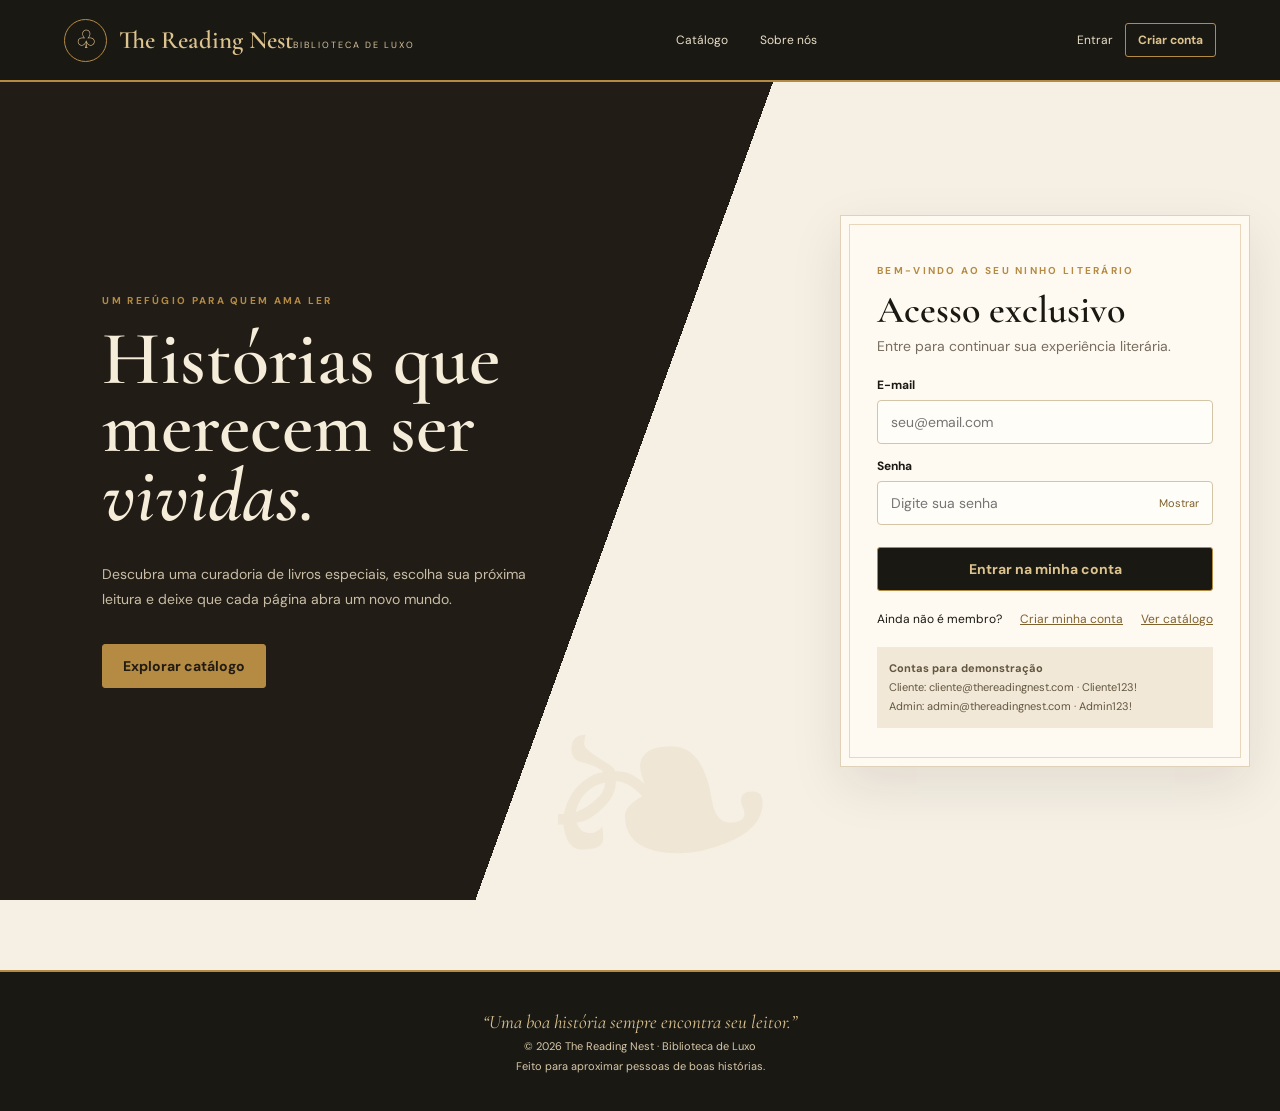
==== index.html @ 0375adce "Front inicial do projeto" ====
<!doctype html>
<html lang="pt-BR">

<head>
  <meta charset="utf-8">
  <meta name="viewport" content="width=device-width,initial-scale=1">
  <meta name="theme-color" content="#171612">
  <meta name="description" content="The Reading Nest — uma biblioteca para histórias que merecem ser vividas.">
  <title>Entrar | The Reading Nest </title>
  <link rel="preconnect" href="https://fonts.googleapis.com">
  <link rel="preconnect" href="https://fonts.gstatic.com" crossorigin>
  <link
    href="https://fonts.googleapis.com/css2?family=Cormorant+Garamond:wght@400;500;600;700&family=DM+Sans:wght@400;500;600;700&display=swap"
    rel="stylesheet">
  <link rel="stylesheet" href="css/style.css">
</head>

<body data-page="login">
  <div id="app"></div>
  <script src="js/data.js"></script>
  <script src="js/app.js"></script>
</body>

</html>
---- css/style.css ----
:root{--ink:#191813;--ink2:#29261f;--paper:#f5efe4;--paper2:#fffaf1;--gold:#b58b43;--gold2:#ddc38e;--line:#dfd2b8;--muted:#766d60;--green:#52735b;--red:#a34d43;--shadow:0 18px 50px #30251518;--serif:'Cormorant Garamond',Georgia,serif;--sans:'DM Sans',Arial,sans-serif}*{box-sizing:border-box}html{scroll-behavior:smooth}body{margin:0;background:var(--paper);color:var(--ink);font-family:var(--sans);font-size:14px}a{color:inherit}button,input,select,textarea{font:inherit}button{cursor:pointer}.hidden{display:none!important}.muted{color:var(--muted)}.eyebrow{font-size:10px;letter-spacing:2.3px;text-transform:uppercase;color:var(--gold);font-weight:700}.serif{font-family:var(--serif)}.topbar{height:82px;background:var(--ink);color:#f7edda;display:flex;align-items:center;justify-content:space-between;padding:0 clamp(18px,5vw,76px);border-bottom:2px solid var(--gold);position:sticky;top:0;z-index:20}.brand{display:flex;align-items:center;gap:12px;text-decoration:none;color:var(--gold2)}.brand-mark{width:43px;height:43px;border:1px solid var(--gold);border-radius:50%;display:grid;place-items:center;font-family:var(--serif);font-size:25px}.brand-name{font-family:var(--serif);font-size:25px;line-height:1;font-weight:600}.brand-sub{font-size:9px;letter-spacing:2px;text-align:center;margin-top:4px;color:#d7c39d}.nav{display:flex;align-items:center;gap:clamp(12px,2.5vw,32px)}.nav a{font-size:12px;text-decoration:none;color:#e9dec8;transition:.2s}.nav a:hover,.nav a.active{color:var(--gold2)}.nav-actions{display:flex;align-items:center;gap:12px}.nav-icon{color:#e9dec8;text-decoration:none;font-size:12px}.menu-toggle{display:none;background:none;border:1px solid #786744;color:#fff;padding:8px 10px;border-radius:4px}.container{width:min(1160px,calc(100% - 40px));margin:auto}.page-head{padding:48px 0 25px}.page-head h1{font:600 clamp(36px,5vw,54px)/.98 var(--serif);margin:8px 0}.page-head p{color:var(--muted);max-width:600px;line-height:1.7}.btn{border:1px solid var(--gold);background:var(--ink);color:var(--gold2);padding:12px 20px;border-radius:3px;font-weight:700;text-decoration:none;display:inline-flex;justify-content:center;align-items:center;gap:8px;transition:.2s}.btn:hover{background:#342b1c;transform:translateY(-1px)}.btn-light{background:transparent;color:var(--ink);border-color:#b9a77f}.btn-light:hover{background:#eee3cf}.btn-small{padding:8px 12px;font-size:12px}.btn-danger{background:#873c34;border-color:#873c34;color:white}.btn-gold{background:var(--gold);color:#211b11;border-color:var(--gold)}.form-control{width:100%;border:1px solid #d4c5a7;background:#fffdf8;border-radius:4px;padding:12px 13px;outline:none;color:var(--ink)}.form-control:focus{border-color:var(--gold);box-shadow:0 0 0 3px #b58b431c}.field{display:grid;gap:7px;margin:14px 0}.field label{font-size:12px;font-weight:700}.form-row{display:grid;grid-template-columns:1fr 1fr;gap:14px}.notice{padding:12px 14px;background:#f0e7d5;border-left:3px solid var(--gold);color:#65563b;border-radius:2px;line-height:1.55;font-size:12px}.site-footer{background:var(--ink);color:#d8c8a9;margin-top:70px;padding:32px 20px;text-align:center;border-top:2px solid var(--gold)}.site-footer p{margin:6px;font-size:11px}.site-footer .tagline{font:italic 19px var(--serif);color:var(--gold2)}
/* login and registration */.auth-shell{min-height:calc(100vh - 82px);display:grid;grid-template-columns:minmax(0,1fr) minmax(360px,470px);background:linear-gradient(110deg,#211d16 0%,#211d16 49%,transparent 49%)}.auth-story{padding:clamp(35px,8vw,110px);display:flex;flex-direction:column;justify-content:center;color:#f5ecd9;position:relative;overflow:hidden}.auth-story:after{content:'❧';position:absolute;font:300px var(--serif);color:#b58b4318;right:3%;bottom:-90px}.auth-story h1{font:600 clamp(45px,6vw,76px)/.9 var(--serif);max-width:600px;margin:18px 0}.auth-story p{color:#c9bda5;max-width:440px;line-height:1.8}.auth-card-wrap{display:grid;place-items:center;padding:40px 25px}.auth-card{width:min(100%,410px);background:var(--paper2);padding:38px 36px;border:1px solid var(--line);box-shadow:var(--shadow);position:relative}.auth-card:before{content:'';position:absolute;inset:8px;border:1px solid #b58b4350;pointer-events:none}.auth-card>*{position:relative}.auth-card h2{font:600 38px var(--serif);margin:4px 0}.auth-card .intro{color:var(--muted);margin:0 0 22px}.auth-card .btn{width:100%;margin-top:8px}.auth-links{display:flex;justify-content:space-between;gap:12px;flex-wrap:wrap;margin-top:20px;font-size:12px}.auth-links a{color:#80602c}.demo-box{margin-top:20px;padding:12px;background:#f1e8d7;font-size:11px;line-height:1.7;color:#62553f}.password-box{position:relative}.password-box input{padding-right:56px}.password-toggle{position:absolute;right:8px;top:50%;transform:translateY(-50%);border:0;background:none;color:#80602c;font-size:11px}
/* hero */.hero{background:var(--ink);color:#f7efdf;min-height:450px;display:grid;grid-template-columns:1.15fr .85fr;align-items:center;padding:55px max(calc((100% - 1160px)/2),30px);position:relative;overflow:hidden}.hero:after{content:'THE READING NEST';position:absolute;right:-30px;bottom:-25px;font:700 clamp(55px,10vw,140px) var(--serif);letter-spacing:5px;color:#ffffff08;white-space:nowrap}.hero-copy{position:relative;z-index:1}.hero h1{font:600 clamp(48px,6.4vw,82px)/.88 var(--serif);max-width:660px;margin:18px 0}.hero p{color:#d0c3aa;line-height:1.8;max-width:470px}.hero-art{height:340px;display:flex;justify-content:center;align-items:center;position:relative;z-index:1}.hero-books{display:flex;align-items:end;gap:9px;transform:rotate(-4deg)}.book-cover{width:112px;height:230px;border:1px solid #d5bd84;box-shadow:12px 15px 25px #0008;display:flex;flex-direction:column;justify-content:space-between;padding:13px 10px;color:#f3e6c7;text-align:center;background:linear-gradient(145deg,#5b4932,#171713 75%);position:relative}.book-cover:nth-child(2){height:270px;width:132px;background:linear-gradient(145deg,#9c8555,#27251d 75%)}.book-cover:nth-child(3){height:245px;background:linear-gradient(145deg,#31453d,#111a16 75%)}.book-cover:before{content:'';position:absolute;inset:5px;border:1px solid #d4b97875}.book-cover small{font-size:7px;letter-spacing:2px}.book-cover strong{font:600 22px/1.05 var(--serif)}.book-cover span{font:10px var(--serif)}.section{padding:48px 0}.section-title{display:flex;align-items:end;justify-content:space-between;gap:20px;margin-bottom:22px}.section-title h2{font:600 38px var(--serif);margin:5px 0}.section-title p{margin:0;color:var(--muted)}.book-grid{display:grid;grid-template-columns:repeat(4,1fr);gap:18px}.book-card{background:#fffaf2;border:1px solid var(--line);padding:13px;transition:.22s;box-shadow:0 6px 18px #392b1410}.book-card:hover{transform:translateY(-4px);box-shadow:var(--shadow)}.cover-art{height:220px;display:grid;place-items:center;position:relative;overflow:hidden;background:linear-gradient(140deg,#5a4932,#191813);color:#f1e4c5;padding:20px;text-align:center}.cover-art:before{content:'';position:absolute;inset:8px;border:1px solid #d5bd846b}.cover-art:after{content:'✦';position:absolute;top:22px;font-size:20px;color:#d9c18c}.cover-art .cover-title{font:600 27px/1.02 var(--serif);max-width:150px;z-index:1}.cover-art .cover-author{position:absolute;bottom:25px;font:11px var(--serif);letter-spacing:1px}.cover-art.tone-1{background:linear-gradient(140deg,#263a34,#101b17)}.cover-art.tone-2{background:linear-gradient(140deg,#6e2f2b,#211312)}.cover-art.tone-3{background:linear-gradient(140deg,#374765,#151b2b)}.cover-art.tone-4{background:linear-gradient(140deg,#8a744c,#302516)}.book-info{padding:13px 2px 2px}.book-info h3{font:600 22px/1.05 var(--serif);margin:0 0 5px}.book-info p{font-size:11px;color:var(--muted);margin:0 0 11px}.book-meta{display:flex;justify-content:space-between;align-items:center;font-size:11px;border-top:1px solid #eee4d2;padding-top:10px}.book-meta strong{color:#80602c}.book-actions{display:flex;gap:7px;margin-top:11px}.book-actions .btn{flex:1}.pill{font-size:10px;padding:5px 8px;border-radius:30px;background:#eee5d5;color:#685638;display:inline-block}.categories{display:flex;gap:9px;flex-wrap:wrap}.category-chip{border:1px solid #cdbd9c;padding:9px 15px;background:#fff9ef;border-radius:30px;text-decoration:none;font-size:11px}.category-chip:hover,.category-chip.active{background:var(--ink);color:var(--gold2);border-color:var(--ink)}.catalog-layout{display:grid;grid-template-columns:220px 1fr;gap:28px}.filter-panel{background:#fffaf2;border:1px solid var(--line);padding:18px;height:max-content}.filter-panel h3{font:600 23px var(--serif);margin:0 0 15px}.filter-panel label{display:block;font-size:11px;font-weight:700;margin:14px 0 6px}.filter-panel select,.filter-panel input{width:100%}.catalog-toolbar{display:flex;gap:10px;justify-content:space-between;margin-bottom:16px}.catalog-toolbar input{max-width:330px}.empty-state{text-align:center;padding:50px 20px;color:var(--muted);background:#fffaf2;border:1px dashed var(--line)}
/* book detail, account, tables */.detail-layout{display:grid;grid-template-columns:330px 1fr;gap:48px;align-items:start;padding:35px 0 60px}.detail-cover .cover-art{height:440px}.detail-copy h1{font:600 52px/.95 var(--serif);margin:10px 0}.detail-copy .lead{color:var(--muted);line-height:1.8;max-width:650px}.detail-facts{display:grid;grid-template-columns:repeat(3,1fr);gap:12px;margin:25px 0}.fact{padding:14px;background:#fff9ef;border:1px solid var(--line)}.fact small{display:block;color:var(--muted);font-size:10px;margin-bottom:5px}.fact strong{font:600 20px var(--serif)}.dashboard-grid{display:grid;grid-template-columns:repeat(3,1fr);gap:16px;margin:25px 0}.stat-card{background:#fffaf2;border:1px solid var(--line);padding:19px}.stat-card small{color:var(--muted);font-size:11px}.stat-card strong{display:block;font:600 35px var(--serif);margin-top:7px}.panel{background:#fffaf2;border:1px solid var(--line);padding:22px;margin:18px 0}.panel h2,.panel h3{font:600 27px var(--serif);margin:0 0 15px}.table-wrap{overflow-x:auto}table{width:100%;border-collapse:collapse;min-width:620px}th,td{text-align:left;padding:12px 10px;border-bottom:1px solid #e9dfce;font-size:12px}th{font-size:10px;text-transform:uppercase;letter-spacing:1px;color:#786b54;background:#f6efe2}.status{font-size:10px;padding:5px 8px;border-radius:20px;background:#e6eee5;color:#45634a}.status.pending{background:#f5ebd7;color:#886b32}.status.cancelled{background:#f4e3df;color:#934c43}.profile-layout{display:grid;grid-template-columns:240px 1fr;gap:24px}.profile-menu{background:var(--ink);padding:20px;color:#f1e5ce;height:max-content}.profile-menu a{display:block;text-decoration:none;padding:12px 6px;border-bottom:1px solid #ffffff20;color:#e5d7bc;font-size:12px}.profile-menu a.active{color:var(--gold2)}.profile-summary{display:flex;gap:15px;align-items:center}.avatar{width:55px;height:55px;border-radius:50%;background:#e6d6b7;color:#47371e;display:grid;place-items:center;font:600 25px var(--serif)}.admin-shell{display:grid;grid-template-columns:225px 1fr;min-height:calc(100vh - 82px)}.admin-sidebar{background:var(--ink);padding:28px 18px;color:#e8ddc7}.admin-sidebar .eyebrow{padding:0 10px}.admin-sidebar a{display:block;text-decoration:none;color:#d6c8ac;padding:12px 10px;border-radius:3px;font-size:12px;margin:3px 0}.admin-sidebar a:hover,.admin-sidebar a.active{background:#ffffff12;color:var(--gold2)}.admin-main{padding:28px clamp(18px,4vw,48px);min-width:0}.admin-top{display:flex;justify-content:space-between;align-items:center;gap:15px}.admin-top h1{font:600 38px var(--serif);margin:0}.admin-stats{display:grid;grid-template-columns:repeat(4,1fr);gap:13px}.admin-stats .stat-card{background:var(--ink);color:#f5ead5;border-color:#51442d}.admin-stats .stat-card small{color:#cdbb96}.admin-stats .stat-card strong{color:var(--gold2)}.admin-actions{display:flex;gap:8px;flex-wrap:wrap}.modal-backdrop{position:fixed;inset:0;background:#17140fcc;display:grid;place-items:center;padding:20px;z-index:50}.modal{width:min(100%,520px);background:var(--paper2);padding:28px;border:1px solid var(--gold);max-height:90vh;overflow:auto}.modal-head{display:flex;justify-content:space-between;align-items:center}.modal-head h2{font:600 30px var(--serif);margin:0}.close-modal{border:0;background:none;font-size:24px}.toast{position:fixed;right:20px;bottom:20px;background:var(--ink);color:#f5ead5;padding:13px 18px;border-left:3px solid var(--gold);z-index:80;box-shadow:var(--shadow);max-width:min(360px,calc(100% - 40px))}.values-grid{display:grid;grid-template-columns:repeat(3,1fr);gap:16px}.value-card{background:#fffaf2;border:1px solid var(--line);padding:24px}.value-card .symbol{font:30px var(--serif);color:var(--gold)}.value-card h3{font:600 25px var(--serif);margin:8px 0}.value-card p{color:var(--muted);line-height:1.7;font-size:12px}
@media(max-width:900px){.nav{gap:12px}.nav a{font-size:11px}.book-grid{grid-template-columns:repeat(3,1fr)}.admin-stats{grid-template-columns:repeat(2,1fr)}.hero{padding-left:30px;padding-right:30px}.hero-art{transform:scale(.85)}}@media(max-width:700px){.topbar{height:72px}.menu-toggle{display:block}.nav{display:none;position:absolute;top:72px;left:0;right:0;background:var(--ink);padding:16px 22px 22px;flex-direction:column;align-items:flex-start;border-bottom:1px solid var(--gold)}.nav.open{display:flex}.nav-actions{margin-left:auto;margin-right:12px}.auth-shell{grid-template-columns:1fr;background:var(--ink)}.auth-story{padding:40px 28px 25px;min-height:280px}.auth-story h1{font-size:49px}.auth-card-wrap{padding:25px 18px 45px}.auth-card{padding:30px 25px}.hero{grid-template-columns:1fr;padding:48px 25px 25px}.hero-art{height:250px;transform:scale(.78);transform-origin:center top}.hero h1{font-size:57px}.container{width:min(100% - 30px,1160px)}.book-grid{grid-template-columns:repeat(2,1fr);gap:11px}.cover-art{height:190px}.catalog-layout{grid-template-columns:1fr}.filter-panel{order:1}.catalog-toolbar{flex-wrap:wrap}.catalog-toolbar input{max-width:none}.detail-layout{grid-template-columns:1fr;gap:25px}.detail-cover{max-width:270px;margin:auto;width:100%}.detail-cover .cover-art{height:350px}.detail-copy h1{font-size:43px}.dashboard-grid{grid-template-columns:1fr 1fr}.profile-layout{grid-template-columns:1fr}.profile-menu{display:flex;gap:8px;overflow:auto;padding:10px}.profile-menu a{white-space:nowrap;border:0}.admin-shell{grid-template-columns:1fr}.admin-sidebar{display:flex;overflow:auto;gap:5px;padding:8px}.admin-sidebar .eyebrow{display:none}.admin-sidebar a{white-space:nowrap;padding:10px}.admin-main{padding:22px 15px}.admin-stats{grid-template-columns:1fr 1fr}.admin-top{align-items:flex-start;flex-direction:column}.values-grid{grid-template-columns:1fr}.form-row{grid-template-columns:1fr}.page-head{padding-top:32px}.section-title{align-items:flex-start;flex-direction:column}.site-footer{margin-top:45px}}@media(max-width:390px){.book-grid{grid-template-columns:1fr 1fr}.cover-art{height:160px}.cover-art .cover-title{font-size:22px}.admin-stats{grid-template-columns:1fr 1fr}.stat-card strong{font-size:28px}}
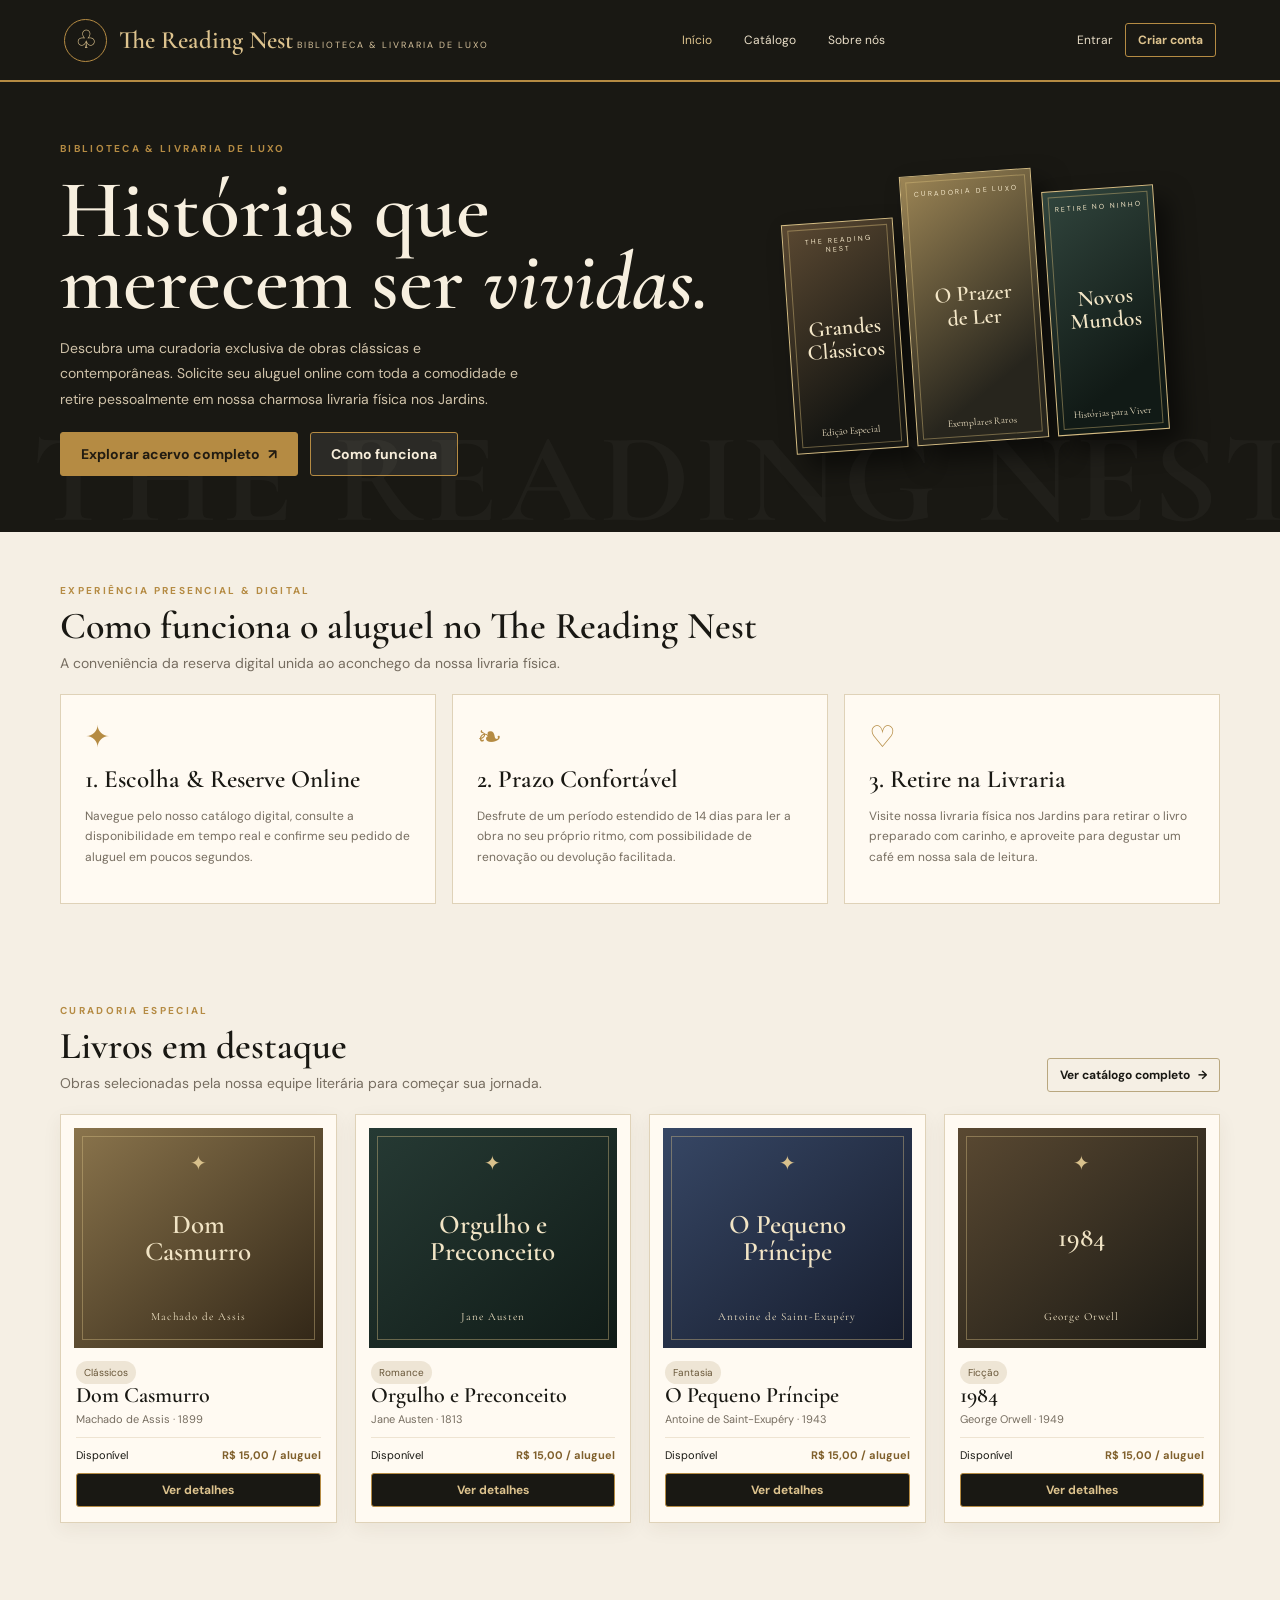
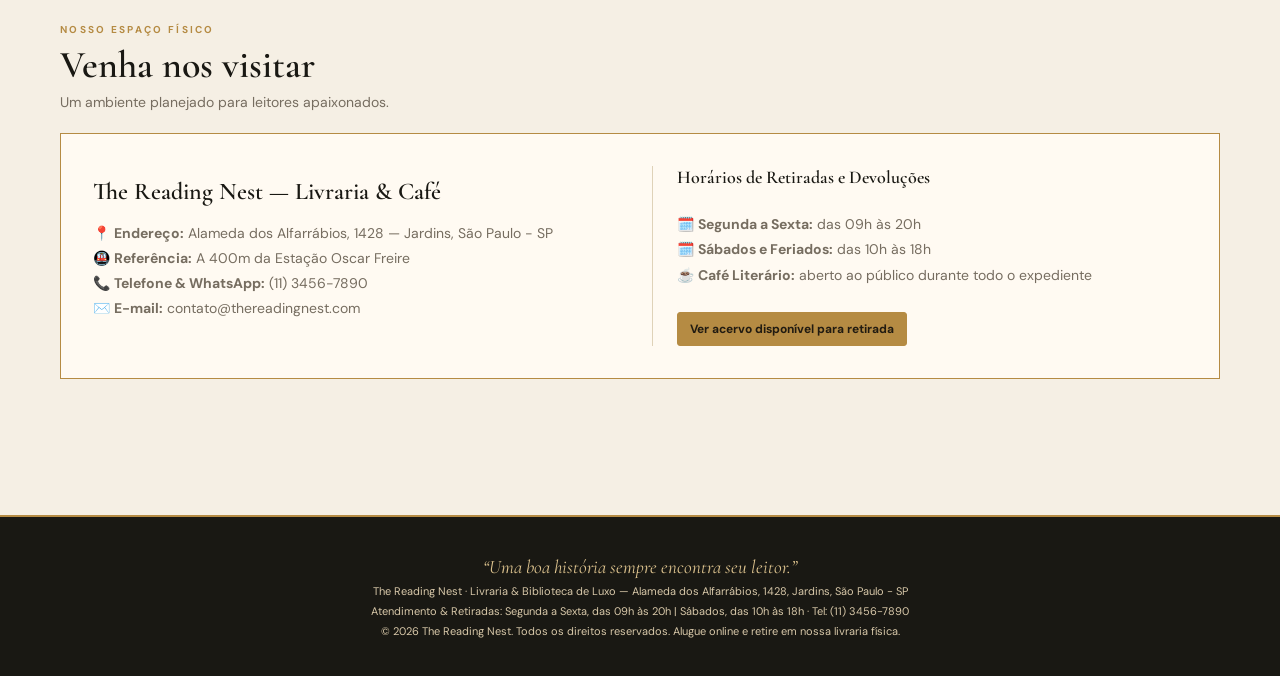
==== commit fae6b45f: "Atualizando front" ====
--- a/index.html
+++ b/index.html
@@ -5,8 +5,8 @@
   <meta charset="utf-8">
   <meta name="viewport" content="width=device-width,initial-scale=1">
   <meta name="theme-color" content="#171612">
-  <meta name="description" content="The Reading Nest — uma biblioteca para histórias que merecem ser vividas.">
-  <title>Entrar | The Reading Nest </title>
+  <meta name="description" content="The Reading Nest — Biblioteca & Livraria de Luxo. Alugue online e retire em nossa livraria física.">
+  <title>The Reading Nest | Biblioteca & Livraria de Luxo</title>
   <link rel="preconnect" href="https://fonts.googleapis.com">
   <link rel="preconnect" href="https://fonts.gstatic.com" crossorigin>
   <link
@@ -15,10 +15,10 @@
   <link rel="stylesheet" href="css/style.css">
 </head>
 
-<body data-page="login">
+<body data-page="home">
   <div id="app"></div>
   <script src="js/data.js"></script>
   <script src="js/app.js"></script>
 </body>
 
-</html>+</html>
--- a/css/style.css
+++ b/css/style.css
@@ -1,5 +1,1296 @@
-:root{--ink:#191813;--ink2:#29261f;--paper:#f5efe4;--paper2:#fffaf1;--gold:#b58b43;--gold2:#ddc38e;--line:#dfd2b8;--muted:#766d60;--green:#52735b;--red:#a34d43;--shadow:0 18px 50px #30251518;--serif:'Cormorant Garamond',Georgia,serif;--sans:'DM Sans',Arial,sans-serif}*{box-sizing:border-box}html{scroll-behavior:smooth}body{margin:0;background:var(--paper);color:var(--ink);font-family:var(--sans);font-size:14px}a{color:inherit}button,input,select,textarea{font:inherit}button{cursor:pointer}.hidden{display:none!important}.muted{color:var(--muted)}.eyebrow{font-size:10px;letter-spacing:2.3px;text-transform:uppercase;color:var(--gold);font-weight:700}.serif{font-family:var(--serif)}.topbar{height:82px;background:var(--ink);color:#f7edda;display:flex;align-items:center;justify-content:space-between;padding:0 clamp(18px,5vw,76px);border-bottom:2px solid var(--gold);position:sticky;top:0;z-index:20}.brand{display:flex;align-items:center;gap:12px;text-decoration:none;color:var(--gold2)}.brand-mark{width:43px;height:43px;border:1px solid var(--gold);border-radius:50%;display:grid;place-items:center;font-family:var(--serif);font-size:25px}.brand-name{font-family:var(--serif);font-size:25px;line-height:1;font-weight:600}.brand-sub{font-size:9px;letter-spacing:2px;text-align:center;margin-top:4px;color:#d7c39d}.nav{display:flex;align-items:center;gap:clamp(12px,2.5vw,32px)}.nav a{font-size:12px;text-decoration:none;color:#e9dec8;transition:.2s}.nav a:hover,.nav a.active{color:var(--gold2)}.nav-actions{display:flex;align-items:center;gap:12px}.nav-icon{color:#e9dec8;text-decoration:none;font-size:12px}.menu-toggle{display:none;background:none;border:1px solid #786744;color:#fff;padding:8px 10px;border-radius:4px}.container{width:min(1160px,calc(100% - 40px));margin:auto}.page-head{padding:48px 0 25px}.page-head h1{font:600 clamp(36px,5vw,54px)/.98 var(--serif);margin:8px 0}.page-head p{color:var(--muted);max-width:600px;line-height:1.7}.btn{border:1px solid var(--gold);background:var(--ink);color:var(--gold2);padding:12px 20px;border-radius:3px;font-weight:700;text-decoration:none;display:inline-flex;justify-content:center;align-items:center;gap:8px;transition:.2s}.btn:hover{background:#342b1c;transform:translateY(-1px)}.btn-light{background:transparent;color:var(--ink);border-color:#b9a77f}.btn-light:hover{background:#eee3cf}.btn-small{padding:8px 12px;font-size:12px}.btn-danger{background:#873c34;border-color:#873c34;color:white}.btn-gold{background:var(--gold);color:#211b11;border-color:var(--gold)}.form-control{width:100%;border:1px solid #d4c5a7;background:#fffdf8;border-radius:4px;padding:12px 13px;outline:none;color:var(--ink)}.form-control:focus{border-color:var(--gold);box-shadow:0 0 0 3px #b58b431c}.field{display:grid;gap:7px;margin:14px 0}.field label{font-size:12px;font-weight:700}.form-row{display:grid;grid-template-columns:1fr 1fr;gap:14px}.notice{padding:12px 14px;background:#f0e7d5;border-left:3px solid var(--gold);color:#65563b;border-radius:2px;line-height:1.55;font-size:12px}.site-footer{background:var(--ink);color:#d8c8a9;margin-top:70px;padding:32px 20px;text-align:center;border-top:2px solid var(--gold)}.site-footer p{margin:6px;font-size:11px}.site-footer .tagline{font:italic 19px var(--serif);color:var(--gold2)}
-/* login and registration */.auth-shell{min-height:calc(100vh - 82px);display:grid;grid-template-columns:minmax(0,1fr) minmax(360px,470px);background:linear-gradient(110deg,#211d16 0%,#211d16 49%,transparent 49%)}.auth-story{padding:clamp(35px,8vw,110px);display:flex;flex-direction:column;justify-content:center;color:#f5ecd9;position:relative;overflow:hidden}.auth-story:after{content:'❧';position:absolute;font:300px var(--serif);color:#b58b4318;right:3%;bottom:-90px}.auth-story h1{font:600 clamp(45px,6vw,76px)/.9 var(--serif);max-width:600px;margin:18px 0}.auth-story p{color:#c9bda5;max-width:440px;line-height:1.8}.auth-card-wrap{display:grid;place-items:center;padding:40px 25px}.auth-card{width:min(100%,410px);background:var(--paper2);padding:38px 36px;border:1px solid var(--line);box-shadow:var(--shadow);position:relative}.auth-card:before{content:'';position:absolute;inset:8px;border:1px solid #b58b4350;pointer-events:none}.auth-card>*{position:relative}.auth-card h2{font:600 38px var(--serif);margin:4px 0}.auth-card .intro{color:var(--muted);margin:0 0 22px}.auth-card .btn{width:100%;margin-top:8px}.auth-links{display:flex;justify-content:space-between;gap:12px;flex-wrap:wrap;margin-top:20px;font-size:12px}.auth-links a{color:#80602c}.demo-box{margin-top:20px;padding:12px;background:#f1e8d7;font-size:11px;line-height:1.7;color:#62553f}.password-box{position:relative}.password-box input{padding-right:56px}.password-toggle{position:absolute;right:8px;top:50%;transform:translateY(-50%);border:0;background:none;color:#80602c;font-size:11px}
-/* hero */.hero{background:var(--ink);color:#f7efdf;min-height:450px;display:grid;grid-template-columns:1.15fr .85fr;align-items:center;padding:55px max(calc((100% - 1160px)/2),30px);position:relative;overflow:hidden}.hero:after{content:'THE READING NEST';position:absolute;right:-30px;bottom:-25px;font:700 clamp(55px,10vw,140px) var(--serif);letter-spacing:5px;color:#ffffff08;white-space:nowrap}.hero-copy{position:relative;z-index:1}.hero h1{font:600 clamp(48px,6.4vw,82px)/.88 var(--serif);max-width:660px;margin:18px 0}.hero p{color:#d0c3aa;line-height:1.8;max-width:470px}.hero-art{height:340px;display:flex;justify-content:center;align-items:center;position:relative;z-index:1}.hero-books{display:flex;align-items:end;gap:9px;transform:rotate(-4deg)}.book-cover{width:112px;height:230px;border:1px solid #d5bd84;box-shadow:12px 15px 25px #0008;display:flex;flex-direction:column;justify-content:space-between;padding:13px 10px;color:#f3e6c7;text-align:center;background:linear-gradient(145deg,#5b4932,#171713 75%);position:relative}.book-cover:nth-child(2){height:270px;width:132px;background:linear-gradient(145deg,#9c8555,#27251d 75%)}.book-cover:nth-child(3){height:245px;background:linear-gradient(145deg,#31453d,#111a16 75%)}.book-cover:before{content:'';position:absolute;inset:5px;border:1px solid #d4b97875}.book-cover small{font-size:7px;letter-spacing:2px}.book-cover strong{font:600 22px/1.05 var(--serif)}.book-cover span{font:10px var(--serif)}.section{padding:48px 0}.section-title{display:flex;align-items:end;justify-content:space-between;gap:20px;margin-bottom:22px}.section-title h2{font:600 38px var(--serif);margin:5px 0}.section-title p{margin:0;color:var(--muted)}.book-grid{display:grid;grid-template-columns:repeat(4,1fr);gap:18px}.book-card{background:#fffaf2;border:1px solid var(--line);padding:13px;transition:.22s;box-shadow:0 6px 18px #392b1410}.book-card:hover{transform:translateY(-4px);box-shadow:var(--shadow)}.cover-art{height:220px;display:grid;place-items:center;position:relative;overflow:hidden;background:linear-gradient(140deg,#5a4932,#191813);color:#f1e4c5;padding:20px;text-align:center}.cover-art:before{content:'';position:absolute;inset:8px;border:1px solid #d5bd846b}.cover-art:after{content:'✦';position:absolute;top:22px;font-size:20px;color:#d9c18c}.cover-art .cover-title{font:600 27px/1.02 var(--serif);max-width:150px;z-index:1}.cover-art .cover-author{position:absolute;bottom:25px;font:11px var(--serif);letter-spacing:1px}.cover-art.tone-1{background:linear-gradient(140deg,#263a34,#101b17)}.cover-art.tone-2{background:linear-gradient(140deg,#6e2f2b,#211312)}.cover-art.tone-3{background:linear-gradient(140deg,#374765,#151b2b)}.cover-art.tone-4{background:linear-gradient(140deg,#8a744c,#302516)}.book-info{padding:13px 2px 2px}.book-info h3{font:600 22px/1.05 var(--serif);margin:0 0 5px}.book-info p{font-size:11px;color:var(--muted);margin:0 0 11px}.book-meta{display:flex;justify-content:space-between;align-items:center;font-size:11px;border-top:1px solid #eee4d2;padding-top:10px}.book-meta strong{color:#80602c}.book-actions{display:flex;gap:7px;margin-top:11px}.book-actions .btn{flex:1}.pill{font-size:10px;padding:5px 8px;border-radius:30px;background:#eee5d5;color:#685638;display:inline-block}.categories{display:flex;gap:9px;flex-wrap:wrap}.category-chip{border:1px solid #cdbd9c;padding:9px 15px;background:#fff9ef;border-radius:30px;text-decoration:none;font-size:11px}.category-chip:hover,.category-chip.active{background:var(--ink);color:var(--gold2);border-color:var(--ink)}.catalog-layout{display:grid;grid-template-columns:220px 1fr;gap:28px}.filter-panel{background:#fffaf2;border:1px solid var(--line);padding:18px;height:max-content}.filter-panel h3{font:600 23px var(--serif);margin:0 0 15px}.filter-panel label{display:block;font-size:11px;font-weight:700;margin:14px 0 6px}.filter-panel select,.filter-panel input{width:100%}.catalog-toolbar{display:flex;gap:10px;justify-content:space-between;margin-bottom:16px}.catalog-toolbar input{max-width:330px}.empty-state{text-align:center;padding:50px 20px;color:var(--muted);background:#fffaf2;border:1px dashed var(--line)}
-/* book detail, account, tables */.detail-layout{display:grid;grid-template-columns:330px 1fr;gap:48px;align-items:start;padding:35px 0 60px}.detail-cover .cover-art{height:440px}.detail-copy h1{font:600 52px/.95 var(--serif);margin:10px 0}.detail-copy .lead{color:var(--muted);line-height:1.8;max-width:650px}.detail-facts{display:grid;grid-template-columns:repeat(3,1fr);gap:12px;margin:25px 0}.fact{padding:14px;background:#fff9ef;border:1px solid var(--line)}.fact small{display:block;color:var(--muted);font-size:10px;margin-bottom:5px}.fact strong{font:600 20px var(--serif)}.dashboard-grid{display:grid;grid-template-columns:repeat(3,1fr);gap:16px;margin:25px 0}.stat-card{background:#fffaf2;border:1px solid var(--line);padding:19px}.stat-card small{color:var(--muted);font-size:11px}.stat-card strong{display:block;font:600 35px var(--serif);margin-top:7px}.panel{background:#fffaf2;border:1px solid var(--line);padding:22px;margin:18px 0}.panel h2,.panel h3{font:600 27px var(--serif);margin:0 0 15px}.table-wrap{overflow-x:auto}table{width:100%;border-collapse:collapse;min-width:620px}th,td{text-align:left;padding:12px 10px;border-bottom:1px solid #e9dfce;font-size:12px}th{font-size:10px;text-transform:uppercase;letter-spacing:1px;color:#786b54;background:#f6efe2}.status{font-size:10px;padding:5px 8px;border-radius:20px;background:#e6eee5;color:#45634a}.status.pending{background:#f5ebd7;color:#886b32}.status.cancelled{background:#f4e3df;color:#934c43}.profile-layout{display:grid;grid-template-columns:240px 1fr;gap:24px}.profile-menu{background:var(--ink);padding:20px;color:#f1e5ce;height:max-content}.profile-menu a{display:block;text-decoration:none;padding:12px 6px;border-bottom:1px solid #ffffff20;color:#e5d7bc;font-size:12px}.profile-menu a.active{color:var(--gold2)}.profile-summary{display:flex;gap:15px;align-items:center}.avatar{width:55px;height:55px;border-radius:50%;background:#e6d6b7;color:#47371e;display:grid;place-items:center;font:600 25px var(--serif)}.admin-shell{display:grid;grid-template-columns:225px 1fr;min-height:calc(100vh - 82px)}.admin-sidebar{background:var(--ink);padding:28px 18px;color:#e8ddc7}.admin-sidebar .eyebrow{padding:0 10px}.admin-sidebar a{display:block;text-decoration:none;color:#d6c8ac;padding:12px 10px;border-radius:3px;font-size:12px;margin:3px 0}.admin-sidebar a:hover,.admin-sidebar a.active{background:#ffffff12;color:var(--gold2)}.admin-main{padding:28px clamp(18px,4vw,48px);min-width:0}.admin-top{display:flex;justify-content:space-between;align-items:center;gap:15px}.admin-top h1{font:600 38px var(--serif);margin:0}.admin-stats{display:grid;grid-template-columns:repeat(4,1fr);gap:13px}.admin-stats .stat-card{background:var(--ink);color:#f5ead5;border-color:#51442d}.admin-stats .stat-card small{color:#cdbb96}.admin-stats .stat-card strong{color:var(--gold2)}.admin-actions{display:flex;gap:8px;flex-wrap:wrap}.modal-backdrop{position:fixed;inset:0;background:#17140fcc;display:grid;place-items:center;padding:20px;z-index:50}.modal{width:min(100%,520px);background:var(--paper2);padding:28px;border:1px solid var(--gold);max-height:90vh;overflow:auto}.modal-head{display:flex;justify-content:space-between;align-items:center}.modal-head h2{font:600 30px var(--serif);margin:0}.close-modal{border:0;background:none;font-size:24px}.toast{position:fixed;right:20px;bottom:20px;background:var(--ink);color:#f5ead5;padding:13px 18px;border-left:3px solid var(--gold);z-index:80;box-shadow:var(--shadow);max-width:min(360px,calc(100% - 40px))}.values-grid{display:grid;grid-template-columns:repeat(3,1fr);gap:16px}.value-card{background:#fffaf2;border:1px solid var(--line);padding:24px}.value-card .symbol{font:30px var(--serif);color:var(--gold)}.value-card h3{font:600 25px var(--serif);margin:8px 0}.value-card p{color:var(--muted);line-height:1.7;font-size:12px}
-@media(max-width:900px){.nav{gap:12px}.nav a{font-size:11px}.book-grid{grid-template-columns:repeat(3,1fr)}.admin-stats{grid-template-columns:repeat(2,1fr)}.hero{padding-left:30px;padding-right:30px}.hero-art{transform:scale(.85)}}@media(max-width:700px){.topbar{height:72px}.menu-toggle{display:block}.nav{display:none;position:absolute;top:72px;left:0;right:0;background:var(--ink);padding:16px 22px 22px;flex-direction:column;align-items:flex-start;border-bottom:1px solid var(--gold)}.nav.open{display:flex}.nav-actions{margin-left:auto;margin-right:12px}.auth-shell{grid-template-columns:1fr;background:var(--ink)}.auth-story{padding:40px 28px 25px;min-height:280px}.auth-story h1{font-size:49px}.auth-card-wrap{padding:25px 18px 45px}.auth-card{padding:30px 25px}.hero{grid-template-columns:1fr;padding:48px 25px 25px}.hero-art{height:250px;transform:scale(.78);transform-origin:center top}.hero h1{font-size:57px}.container{width:min(100% - 30px,1160px)}.book-grid{grid-template-columns:repeat(2,1fr);gap:11px}.cover-art{height:190px}.catalog-layout{grid-template-columns:1fr}.filter-panel{order:1}.catalog-toolbar{flex-wrap:wrap}.catalog-toolbar input{max-width:none}.detail-layout{grid-template-columns:1fr;gap:25px}.detail-cover{max-width:270px;margin:auto;width:100%}.detail-cover .cover-art{height:350px}.detail-copy h1{font-size:43px}.dashboard-grid{grid-template-columns:1fr 1fr}.profile-layout{grid-template-columns:1fr}.profile-menu{display:flex;gap:8px;overflow:auto;padding:10px}.profile-menu a{white-space:nowrap;border:0}.admin-shell{grid-template-columns:1fr}.admin-sidebar{display:flex;overflow:auto;gap:5px;padding:8px}.admin-sidebar .eyebrow{display:none}.admin-sidebar a{white-space:nowrap;padding:10px}.admin-main{padding:22px 15px}.admin-stats{grid-template-columns:1fr 1fr}.admin-top{align-items:flex-start;flex-direction:column}.values-grid{grid-template-columns:1fr}.form-row{grid-template-columns:1fr}.page-head{padding-top:32px}.section-title{align-items:flex-start;flex-direction:column}.site-footer{margin-top:45px}}@media(max-width:390px){.book-grid{grid-template-columns:1fr 1fr}.cover-art{height:160px}.cover-art .cover-title{font-size:22px}.admin-stats{grid-template-columns:1fr 1fr}.stat-card strong{font-size:28px}}
+:root {
+    --ink: #191813;
+    --ink2: #29261f;
+    --paper: #f5efe4;
+    --paper2: #fffaf1;
+    --gold: #b58b43;
+    --gold2: #ddc38e;
+    --line: #dfd2b8;
+    --muted: #766d60;
+    --green: #52735b;
+    --red: #a34d43;
+    --shadow: 0 18px 50px #30251518;
+    --serif: 'Cormorant Garamond', Georgia, serif;
+    --sans: 'DM Sans', Arial, sans-serif
+}
+
+* {
+    box-sizing: border-box
+}
+
+html {
+    scroll-behavior: smooth
+}
+
+body {
+    margin: 0;
+    background: var(--paper);
+    color: var(--ink);
+    font-family: var(--sans);
+    font-size: 14px
+}
+
+a {
+    color: inherit
+}
+
+button,
+input,
+select,
+textarea {
+    font: inherit
+}
+
+button {
+    cursor: pointer
+}
+
+.hidden {
+    display: none !important
+}
+
+.muted {
+    color: var(--muted)
+}
+
+.eyebrow {
+    font-size: 10px;
+    letter-spacing: 2.3px;
+    text-transform: uppercase;
+    color: var(--gold);
+    font-weight: 700
+}
+
+.serif {
+    font-family: var(--serif)
+}
+
+.topbar {
+    height: 82px;
+    background: var(--ink);
+    color: #f7edda;
+    display: flex;
+    align-items: center;
+    justify-content: space-between;
+    padding: 0 clamp(18px, 5vw, 76px);
+    border-bottom: 2px solid var(--gold);
+    position: sticky;
+    top: 0;
+    z-index: 20
+}
+
+.brand {
+    display: flex;
+    align-items: center;
+    gap: 12px;
+    text-decoration: none;
+    color: var(--gold2)
+}
+
+.brand-mark {
+    width: 43px;
+    height: 43px;
+    border: 1px solid var(--gold);
+    border-radius: 50%;
+    display: grid;
+    place-items: center;
+    font-family: var(--serif);
+    font-size: 25px
+}
+
+.brand-name {
+    font-family: var(--serif);
+    font-size: 25px;
+    line-height: 1;
+    font-weight: 600
+}
+
+.brand-sub {
+    font-size: 9px;
+    letter-spacing: 2px;
+    text-align: center;
+    margin-top: 4px;
+    color: #d7c39d
+}
+
+.nav {
+    display: flex;
+    align-items: center;
+    gap: clamp(12px, 2.5vw, 32px)
+}
+
+.nav a {
+    font-size: 12px;
+    text-decoration: none;
+    color: #e9dec8;
+    transition: .2s
+}
+
+.nav a:hover,
+.nav a.active {
+    color: var(--gold2)
+}
+
+.nav-actions {
+    display: flex;
+    align-items: center;
+    gap: 12px
+}
+
+.nav-icon {
+    color: #e9dec8;
+    text-decoration: none;
+    font-size: 12px
+}
+
+.menu-toggle {
+    display: none;
+    background: none;
+    border: 1px solid #786744;
+    color: #fff;
+    padding: 8px 10px;
+    border-radius: 4px
+}
+
+.container {
+    width: min(1160px, calc(100% - 40px));
+    margin: auto
+}
+
+.page-head {
+    padding: 48px 0 25px
+}
+
+.page-head h1 {
+    font: 600 clamp(36px, 5vw, 54px)/.98 var(--serif);
+    margin: 8px 0
+}
+
+.page-head p {
+    color: var(--muted);
+    max-width: 600px;
+    line-height: 1.7
+}
+
+.btn {
+    border: 1px solid var(--gold);
+    background: var(--ink);
+    color: var(--gold2);
+    padding: 12px 20px;
+    border-radius: 3px;
+    font-weight: 700;
+    text-decoration: none;
+    display: inline-flex;
+    justify-content: center;
+    align-items: center;
+    gap: 8px;
+    transition: .2s
+}
+
+.btn:hover {
+    background: #342b1c;
+    transform: translateY(-1px)
+}
+
+.btn-light {
+    background: transparent;
+    color: var(--ink);
+    border-color: #b9a77f
+}
+
+.btn-light:hover {
+    background: #eee3cf
+}
+
+.nav-actions [data-action="logout"] {
+    background: var(--gold2);
+    color: #685638;
+    border-color: var(--gold2)
+}
+
+.nav-actions [data-action="logout"]:hover {
+    background: #e9dec8;
+    border-color: #e9dec8
+}
+
+.btn-small {
+    padding: 8px 12px;
+    font-size: 12px
+}
+
+.btn-danger {
+    background: #873c34;
+    border-color: #873c34;
+    color: white
+}
+
+.btn-gold {
+    background: var(--gold);
+    color: #211b11;
+    border-color: var(--gold)
+}
+
+.form-control {
+    width: 100%;
+    border: 1px solid #d4c5a7;
+    background: #fffdf8;
+    border-radius: 4px;
+    padding: 12px 13px;
+    outline: none;
+    color: var(--ink)
+}
+
+.form-control:focus {
+    border-color: var(--gold);
+    box-shadow: 0 0 0 3px #b58b431c
+}
+
+.field {
+    display: grid;
+    gap: 7px;
+    margin: 14px 0
+}
+
+.field label {
+    font-size: 12px;
+    font-weight: 700
+}
+
+.form-row {
+    display: grid;
+    grid-template-columns: 1fr 1fr;
+    gap: 14px
+}
+
+.notice {
+    padding: 12px 14px;
+    background: #f0e7d5;
+    border-left: 3px solid var(--gold);
+    color: #65563b;
+    border-radius: 2px;
+    line-height: 1.55;
+    font-size: 12px
+}
+
+.site-footer {
+    background: var(--ink);
+    color: #d8c8a9;
+    margin-top: 70px;
+    padding: 32px 20px;
+    text-align: center;
+    border-top: 2px solid var(--gold)
+}
+
+.site-footer p {
+    margin: 6px;
+    font-size: 11px
+}
+
+.site-footer .tagline {
+    font: italic 19px var(--serif);
+    color: var(--gold2)
+}
+
+/* login and registration */
+.auth-shell {
+    min-height: calc(100vh - 82px);
+    display: grid;
+    grid-template-columns: minmax(0, 1fr) minmax(360px, 470px);
+    background: linear-gradient(110deg, #211d16 0%, #211d16 49%, transparent 49%)
+}
+
+.auth-story {
+    padding: clamp(35px, 8vw, 110px);
+    display: flex;
+    flex-direction: column;
+    justify-content: center;
+    color: #f5ecd9;
+    position: relative;
+    overflow: hidden
+}
+
+.auth-story:after {
+    content: '❧';
+    position: absolute;
+    font: 300px var(--serif);
+    color: #b58b4318;
+    right: 3%;
+    bottom: -90px
+}
+
+.auth-story h1 {
+    font: 600 clamp(45px, 6vw, 76px)/.9 var(--serif);
+    max-width: 600px;
+    margin: 18px 0
+}
+
+.auth-story p {
+    color: #c9bda5;
+    max-width: 440px;
+    line-height: 1.8
+}
+
+.auth-card-wrap {
+    display: grid;
+    place-items: center;
+    padding: 40px 25px
+}
+
+.auth-card {
+    width: min(100%, 410px);
+    background: var(--paper2);
+    padding: 38px 36px;
+    border: 1px solid var(--line);
+    box-shadow: var(--shadow);
+    position: relative
+}
+
+.auth-card:before {
+    content: '';
+    position: absolute;
+    inset: 8px;
+    border: 1px solid #b58b4350;
+    pointer-events: none
+}
+
+.auth-card>* {
+    position: relative
+}
+
+.auth-card h2 {
+    font: 600 38px var(--serif);
+    margin: 4px 0
+}
+
+.auth-card .intro {
+    color: var(--muted);
+    margin: 0 0 22px
+}
+
+.auth-card .btn {
+    width: 100%;
+    margin-top: 8px
+}
+
+.auth-links {
+    display: flex;
+    justify-content: space-between;
+    gap: 12px;
+    flex-wrap: wrap;
+    margin-top: 20px;
+    font-size: 12px
+}
+
+.auth-links a {
+    color: #80602c
+}
+
+.demo-box {
+    margin-top: 20px;
+    padding: 12px;
+    background: #f1e8d7;
+    font-size: 11px;
+    line-height: 1.7;
+    color: #62553f
+}
+
+.password-box {
+    position: relative
+}
+
+.password-box input {
+    padding-right: 56px
+}
+
+.password-toggle {
+    position: absolute;
+    right: 8px;
+    top: 50%;
+    transform: translateY(-50%);
+    border: 0;
+    background: none;
+    color: #80602c;
+    font-size: 11px
+}
+
+/* hero */
+.hero {
+    background: var(--ink);
+    color: #f7efdf;
+    min-height: 450px;
+    display: grid;
+    grid-template-columns: 1.15fr .85fr;
+    align-items: center;
+    padding: 55px max(calc((100% - 1160px)/2), 30px);
+    position: relative;
+    overflow: hidden
+}
+
+.hero:after {
+    content: 'THE READING NEST';
+    position: absolute;
+    right: -30px;
+    bottom: -25px;
+    font: 700 clamp(55px, 10vw, 140px) var(--serif);
+    letter-spacing: 5px;
+    color: #ffffff08;
+    white-space: nowrap
+}
+
+.hero-copy {
+    position: relative;
+    z-index: 1
+}
+
+.hero h1 {
+    font: 600 clamp(48px, 6.4vw, 82px)/.88 var(--serif);
+    max-width: 660px;
+    margin: 18px 0
+}
+
+.hero p {
+    color: #d0c3aa;
+    line-height: 1.8;
+    max-width: 470px
+}
+
+.hero-art {
+    height: 340px;
+    display: flex;
+    justify-content: center;
+    align-items: center;
+    position: relative;
+    z-index: 1
+}
+
+.hero-books {
+    display: flex;
+    align-items: end;
+    gap: 9px;
+    transform: rotate(-4deg)
+}
+
+.book-cover {
+    width: 112px;
+    height: 230px;
+    border: 1px solid #d5bd84;
+    box-shadow: 12px 15px 25px #0008;
+    display: flex;
+    flex-direction: column;
+    justify-content: space-between;
+    padding: 13px 10px;
+    color: #f3e6c7;
+    text-align: center;
+    background: linear-gradient(145deg, #5b4932, #171713 75%);
+    position: relative
+}
+
+.book-cover:nth-child(2) {
+    height: 270px;
+    width: 132px;
+    background: linear-gradient(145deg, #9c8555, #27251d 75%)
+}
+
+.book-cover:nth-child(3) {
+    height: 245px;
+    background: linear-gradient(145deg, #31453d, #111a16 75%)
+}
+
+.book-cover:before {
+    content: '';
+    position: absolute;
+    inset: 5px;
+    border: 1px solid #d4b97875
+}
+
+.book-cover small {
+    font-size: 7px;
+    letter-spacing: 2px
+}
+
+.book-cover strong {
+    font: 600 22px/1.05 var(--serif)
+}
+
+.book-cover span {
+    font: 10px var(--serif)
+}
+
+.section {
+    padding: 48px 0
+}
+
+.section-title {
+    display: flex;
+    align-items: end;
+    justify-content: space-between;
+    gap: 20px;
+    margin-bottom: 22px
+}
+
+.section-title h2 {
+    font: 600 38px var(--serif);
+    margin: 5px 0
+}
+
+.section-title p {
+    margin: 0;
+    color: var(--muted)
+}
+
+.book-grid {
+    display: grid;
+    grid-template-columns: repeat(4, 1fr);
+    gap: 18px
+}
+
+.book-card {
+    background: #fffaf2;
+    border: 1px solid var(--line);
+    padding: 13px;
+    transition: .22s;
+    box-shadow: 0 6px 18px #392b1410
+}
+
+.book-card:hover {
+    transform: translateY(-4px);
+    box-shadow: var(--shadow)
+}
+
+.cover-art {
+    height: 220px;
+    display: grid;
+    place-items: center;
+    position: relative;
+    overflow: hidden;
+    background: linear-gradient(140deg, #5a4932, #191813);
+    color: #f1e4c5;
+    padding: 20px;
+    text-align: center
+}
+
+.cover-art:before {
+    content: '';
+    position: absolute;
+    inset: 8px;
+    border: 1px solid #d5bd846b
+}
+
+.cover-art:after {
+    content: '✦';
+    position: absolute;
+    top: 22px;
+    font-size: 20px;
+    color: #d9c18c
+}
+
+.cover-art .cover-title {
+    font: 600 27px/1.02 var(--serif);
+    max-width: 150px;
+    z-index: 1
+}
+
+.cover-art .cover-author {
+    position: absolute;
+    bottom: 25px;
+    font: 11px var(--serif);
+    letter-spacing: 1px
+}
+
+.cover-art.tone-1 {
+    background: linear-gradient(140deg, #263a34, #101b17)
+}
+
+.cover-art.tone-2 {
+    background: linear-gradient(140deg, #6e2f2b, #211312)
+}
+
+.cover-art.tone-3 {
+    background: linear-gradient(140deg, #374765, #151b2b)
+}
+
+.cover-art.tone-4 {
+    background: linear-gradient(140deg, #8a744c, #302516)
+}
+
+.book-info {
+    padding: 13px 2px 2px
+}
+
+.book-info h3 {
+    font: 600 22px/1.05 var(--serif);
+    margin: 0 0 5px
+}
+
+.book-info p {
+    font-size: 11px;
+    color: var(--muted);
+    margin: 0 0 11px
+}
+
+.book-meta {
+    display: flex;
+    justify-content: space-between;
+    align-items: center;
+    font-size: 11px;
+    border-top: 1px solid #eee4d2;
+    padding-top: 10px
+}
+
+.book-meta strong {
+    color: #80602c
+}
+
+.book-actions {
+    display: flex;
+    gap: 7px;
+    margin-top: 11px
+}
+
+.book-actions .btn {
+    flex: 1
+}
+
+.pill {
+    font-size: 10px;
+    padding: 5px 8px;
+    border-radius: 30px;
+    background: #eee5d5;
+    color: #685638;
+    display: inline-block
+}
+
+.categories {
+    display: flex;
+    gap: 9px;
+    flex-wrap: wrap
+}
+
+.category-chip {
+    border: 1px solid #cdbd9c;
+    padding: 9px 15px;
+    background: #fff9ef;
+    border-radius: 30px;
+    text-decoration: none;
+    font-size: 11px
+}
+
+.category-chip:hover,
+.category-chip.active {
+    background: var(--ink);
+    color: var(--gold2);
+    border-color: var(--ink)
+}
+
+.catalog-layout {
+    display: grid;
+    grid-template-columns: 220px 1fr;
+    gap: 28px
+}
+
+.filter-panel {
+    background: #fffaf2;
+    border: 1px solid var(--line);
+    padding: 18px;
+    height: max-content
+}
+
+.filter-panel h3 {
+    font: 600 23px var(--serif);
+    margin: 0 0 15px
+}
+
+.filter-panel label {
+    display: block;
+    font-size: 11px;
+    font-weight: 700;
+    margin: 14px 0 6px
+}
+
+.filter-panel select,
+.filter-panel input {
+    width: 100%
+}
+
+.catalog-toolbar {
+    display: flex;
+    gap: 10px;
+    justify-content: space-between;
+    margin-bottom: 16px
+}
+
+.catalog-toolbar input {
+    max-width: 330px
+}
+
+.empty-state {
+    text-align: center;
+    padding: 50px 20px;
+    color: var(--muted);
+    background: #fffaf2;
+    border: 1px dashed var(--line)
+}
+
+/* book detail, account, tables */
+.detail-layout {
+    display: grid;
+    grid-template-columns: 330px 1fr;
+    gap: 48px;
+    align-items: start;
+    padding: 35px 0 60px
+}
+
+.detail-cover .cover-art {
+    height: 440px
+}
+
+.detail-copy h1 {
+    font: 600 52px/.95 var(--serif);
+    margin: 10px 0
+}
+
+.detail-copy .lead {
+    color: var(--muted);
+    line-height: 1.8;
+    max-width: 650px
+}
+
+.detail-facts {
+    display: grid;
+    grid-template-columns: repeat(3, 1fr);
+    gap: 12px;
+    margin: 25px 0
+}
+
+.fact {
+    padding: 14px;
+    background: #fff9ef;
+    border: 1px solid var(--line)
+}
+
+.fact small {
+    display: block;
+    color: var(--muted);
+    font-size: 10px;
+    margin-bottom: 5px
+}
+
+.fact strong {
+    font: 600 20px var(--serif)
+}
+
+.dashboard-grid {
+    display: grid;
+    grid-template-columns: repeat(3, 1fr);
+    gap: 16px;
+    margin: 25px 0
+}
+
+.stat-card {
+    background: #fffaf2;
+    border: 1px solid var(--line);
+    padding: 19px
+}
+
+.stat-card small {
+    color: var(--muted);
+    font-size: 11px
+}
+
+.stat-card strong {
+    display: block;
+    font: 600 35px var(--serif);
+    margin-top: 7px
+}
+
+.panel {
+    background: #fffaf2;
+    border: 1px solid var(--line);
+    padding: 22px;
+    margin: 18px 0
+}
+
+.panel h2,
+.panel h3 {
+    font: 600 27px var(--serif);
+    margin: 0 0 15px
+}
+
+.table-wrap {
+    overflow-x: auto
+}
+
+table {
+    width: 100%;
+    border-collapse: collapse;
+    min-width: 620px
+}
+
+th,
+td {
+    text-align: left;
+    padding: 12px 10px;
+    border-bottom: 1px solid #e9dfce;
+    font-size: 12px
+}
+
+th {
+    font-size: 10px;
+    text-transform: uppercase;
+    letter-spacing: 1px;
+    color: #786b54;
+    background: #f6efe2
+}
+
+.status {
+    font-size: 10px;
+    padding: 5px 8px;
+    border-radius: 20px;
+    background: #e6eee5;
+    color: #45634a
+}
+
+.status.pending {
+    background: #f5ebd7;
+    color: #886b32
+}
+
+.status.cancelled {
+    background: #f4e3df;
+    color: #934c43
+}
+
+.profile-layout {
+    display: grid;
+    grid-template-columns: 240px 1fr;
+    gap: 24px
+}
+
+.profile-menu {
+    background: var(--ink);
+    padding: 20px;
+    color: #f1e5ce;
+    height: max-content
+}
+
+.profile-menu a {
+    display: block;
+    text-decoration: none;
+    padding: 12px 6px;
+    border-bottom: 1px solid #ffffff20;
+    color: #e5d7bc;
+    font-size: 12px
+}
+
+.profile-menu a.active {
+    color: var(--gold2)
+}
+
+.profile-summary {
+    display: flex;
+    gap: 15px;
+    align-items: center
+}
+
+.avatar {
+    width: 55px;
+    height: 55px;
+    border-radius: 50%;
+    background: #e6d6b7;
+    color: #47371e;
+    display: grid;
+    place-items: center;
+    font: 600 25px var(--serif)
+}
+
+.admin-shell {
+    display: grid;
+    grid-template-columns: 225px 1fr;
+    min-height: calc(100vh - 82px)
+}
+
+.admin-sidebar {
+    background: var(--ink);
+    padding: 28px 18px;
+    color: #e8ddc7
+}
+
+.admin-sidebar .eyebrow {
+    padding: 0 10px
+}
+
+.admin-sidebar a {
+    display: block;
+    text-decoration: none;
+    color: #d6c8ac;
+    padding: 12px 10px;
+    border-radius: 3px;
+    font-size: 12px;
+    margin: 3px 0
+}
+
+.admin-sidebar a:hover,
+.admin-sidebar a.active {
+    background: #ffffff12;
+    color: var(--gold2)
+}
+
+.admin-main {
+    padding: 28px clamp(18px, 4vw, 48px);
+    min-width: 0
+}
+
+.admin-top {
+    display: flex;
+    justify-content: space-between;
+    align-items: center;
+    gap: 15px
+}
+
+.admin-top h1 {
+    font: 600 38px var(--serif);
+    margin: 0
+}
+
+.admin-stats {
+    display: grid;
+    grid-template-columns: repeat(4, 1fr);
+    gap: 13px
+}
+
+.admin-stats .stat-card {
+    background: var(--ink);
+    color: #f5ead5;
+    border-color: #51442d
+}
+
+.admin-stats .stat-card small {
+    color: #cdbb96
+}
+
+.admin-stats .stat-card strong {
+    color: var(--gold2)
+}
+
+.admin-actions {
+    display: flex;
+    gap: 8px;
+    flex-wrap: wrap
+}
+
+.modal-backdrop {
+    position: fixed;
+    inset: 0;
+    background: #17140fcc;
+    display: grid;
+    place-items: center;
+    padding: 20px;
+    z-index: 50
+}
+
+.modal {
+    width: min(100%, 520px);
+    background: var(--paper2);
+    padding: 28px;
+    border: 1px solid var(--gold);
+    max-height: 90vh;
+    overflow: auto
+}
+
+.modal-head {
+    display: flex;
+    justify-content: space-between;
+    align-items: center
+}
+
+.modal-head h2 {
+    font: 600 30px var(--serif);
+    margin: 0
+}
+
+.close-modal {
+    border: 0;
+    background: none;
+    font-size: 24px
+}
+
+.toast {
+    position: fixed;
+    right: 20px;
+    bottom: 20px;
+    background: var(--ink);
+    color: #f5ead5;
+    padding: 13px 18px;
+    border-left: 3px solid var(--gold);
+    z-index: 80;
+    box-shadow: var(--shadow);
+    max-width: min(360px, calc(100% - 40px))
+}
+
+.values-grid {
+    display: grid;
+    grid-template-columns: repeat(3, 1fr);
+    gap: 16px
+}
+
+.value-card {
+    background: #fffaf2;
+    border: 1px solid var(--line);
+    padding: 24px
+}
+
+.value-card .symbol {
+    font: 30px var(--serif);
+    color: var(--gold)
+}
+
+.value-card h3 {
+    font: 600 25px var(--serif);
+    margin: 8px 0
+}
+
+.value-card p {
+    color: var(--muted);
+    line-height: 1.7;
+    font-size: 12px
+}
+
+@media(max-width:900px) {
+    .nav {
+        gap: 12px
+    }
+
+    .nav a {
+        font-size: 11px
+    }
+
+    .book-grid {
+        grid-template-columns: repeat(3, 1fr)
+    }
+
+    .admin-stats {
+        grid-template-columns: repeat(2, 1fr)
+    }
+
+    .hero {
+        padding-left: 30px;
+        padding-right: 30px
+    }
+
+    .hero-art {
+        transform: scale(.85)
+    }
+}
+
+@media(max-width:700px) {
+    .topbar {
+        height: 72px
+    }
+
+    .menu-toggle {
+        display: block
+    }
+
+    .nav {
+        display: none;
+        position: absolute;
+        top: 72px;
+        left: 0;
+        right: 0;
+        background: var(--ink);
+        padding: 16px 22px 22px;
+        flex-direction: column;
+        align-items: flex-start;
+        border-bottom: 1px solid var(--gold)
+    }
+
+    .nav.open {
+        display: flex
+    }
+
+    .nav-actions {
+        margin-left: auto;
+        margin-right: 12px
+    }
+
+    .auth-shell {
+        grid-template-columns: 1fr;
+        background: var(--ink)
+    }
+
+    .auth-story {
+        padding: 40px 28px 25px;
+        min-height: 280px
+    }
+
+    .auth-story h1 {
+        font-size: 49px
+    }
+
+    .auth-card-wrap {
+        padding: 25px 18px 45px
+    }
+
+    .auth-card {
+        padding: 30px 25px
+    }
+
+    .hero {
+        grid-template-columns: 1fr;
+        padding: 48px 25px 25px
+    }
+
+    .hero-art {
+        height: 250px;
+        transform: scale(.78);
+        transform-origin: center top
+    }
+
+    .hero h1 {
+        font-size: 57px
+    }
+
+    .container {
+        width: min(100% - 30px, 1160px)
+    }
+
+    .book-grid {
+        grid-template-columns: repeat(2, 1fr);
+        gap: 11px
+    }
+
+    .cover-art {
+        height: 190px
+    }
+
+    .catalog-layout {
+        grid-template-columns: 1fr
+    }
+
+    .filter-panel {
+        order: 1
+    }
+
+    .catalog-toolbar {
+        flex-wrap: wrap
+    }
+
+    .catalog-toolbar input {
+        max-width: none
+    }
+
+    .detail-layout {
+        grid-template-columns: 1fr;
+        gap: 25px
+    }
+
+    .detail-cover {
+        max-width: 270px;
+        margin: auto;
+        width: 100%
+    }
+
+    .detail-cover .cover-art {
+        height: 350px
+    }
+
+    .detail-copy h1 {
+        font-size: 43px
+    }
+
+    .dashboard-grid {
+        grid-template-columns: 1fr 1fr
+    }
+
+    .profile-layout {
+        grid-template-columns: 1fr
+    }
+
+    .profile-menu {
+        display: flex;
+        gap: 8px;
+        overflow: auto;
+        padding: 10px
+    }
+
+    .profile-menu a {
+        white-space: nowrap;
+        border: 0
+    }
+
+    .admin-shell {
+        grid-template-columns: 1fr
+    }
+
+    .admin-sidebar {
+        display: flex;
+        overflow: auto;
+        gap: 5px;
+        padding: 8px
+    }
+
+    .admin-sidebar .eyebrow {
+        display: none
+    }
+
+    .admin-sidebar a {
+        white-space: nowrap;
+        padding: 10px
+    }
+
+    .admin-main {
+        padding: 22px 15px
+    }
+
+    .admin-stats {
+        grid-template-columns: 1fr 1fr
+    }
+
+    .admin-top {
+        align-items: flex-start;
+        flex-direction: column
+    }
+
+    .values-grid {
+        grid-template-columns: 1fr
+    }
+
+    .form-row {
+        grid-template-columns: 1fr
+    }
+
+    .page-head {
+        padding-top: 32px
+    }
+
+    .section-title {
+        align-items: flex-start;
+        flex-direction: column
+    }
+
+    .site-footer {
+        margin-top: 45px
+    }
+}
+
+@media(max-width:390px) {
+    .book-grid {
+        grid-template-columns: 1fr 1fr
+    }
+
+    .cover-art {
+        height: 160px
+    }
+
+    .cover-art .cover-title {
+        font-size: 22px
+    }
+
+    .admin-stats {
+        grid-template-columns: 1fr 1fr
+    }
+
+    .stat-card strong {
+        font-size: 28px
+    }
+}
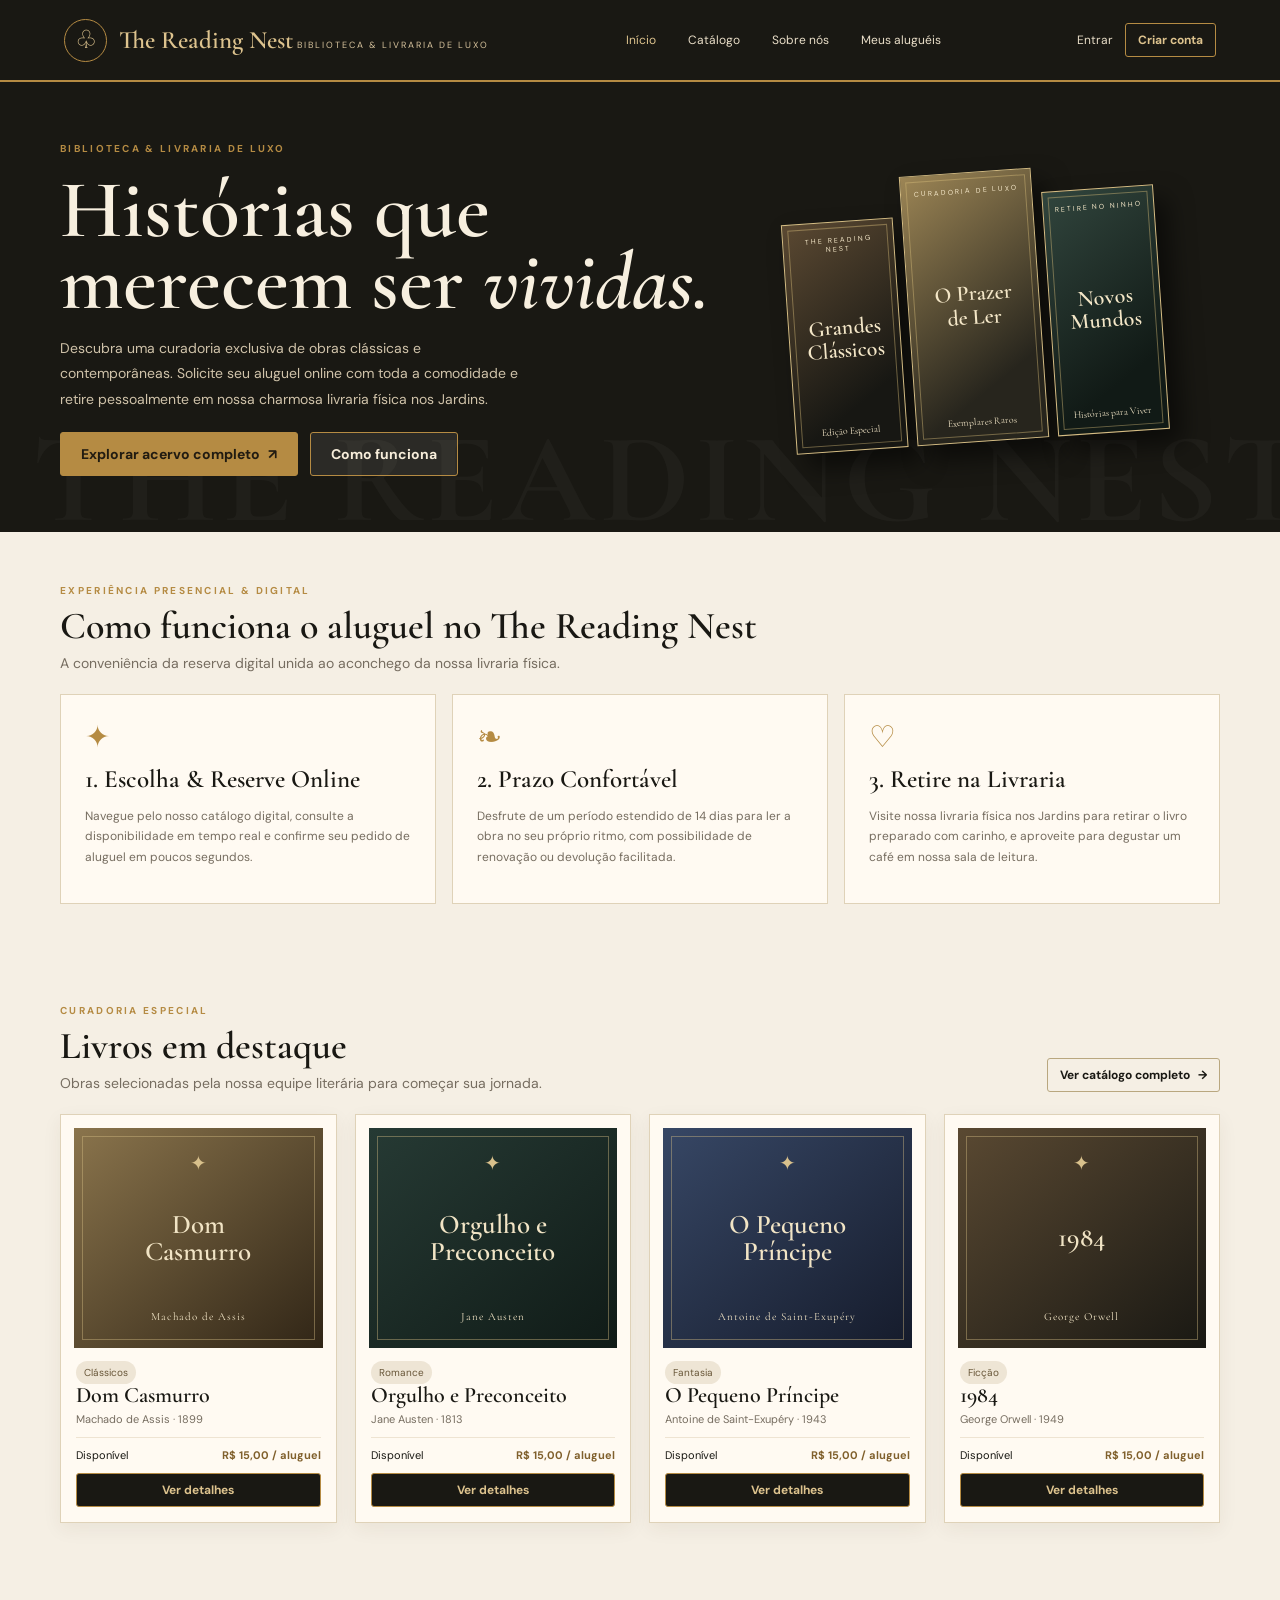
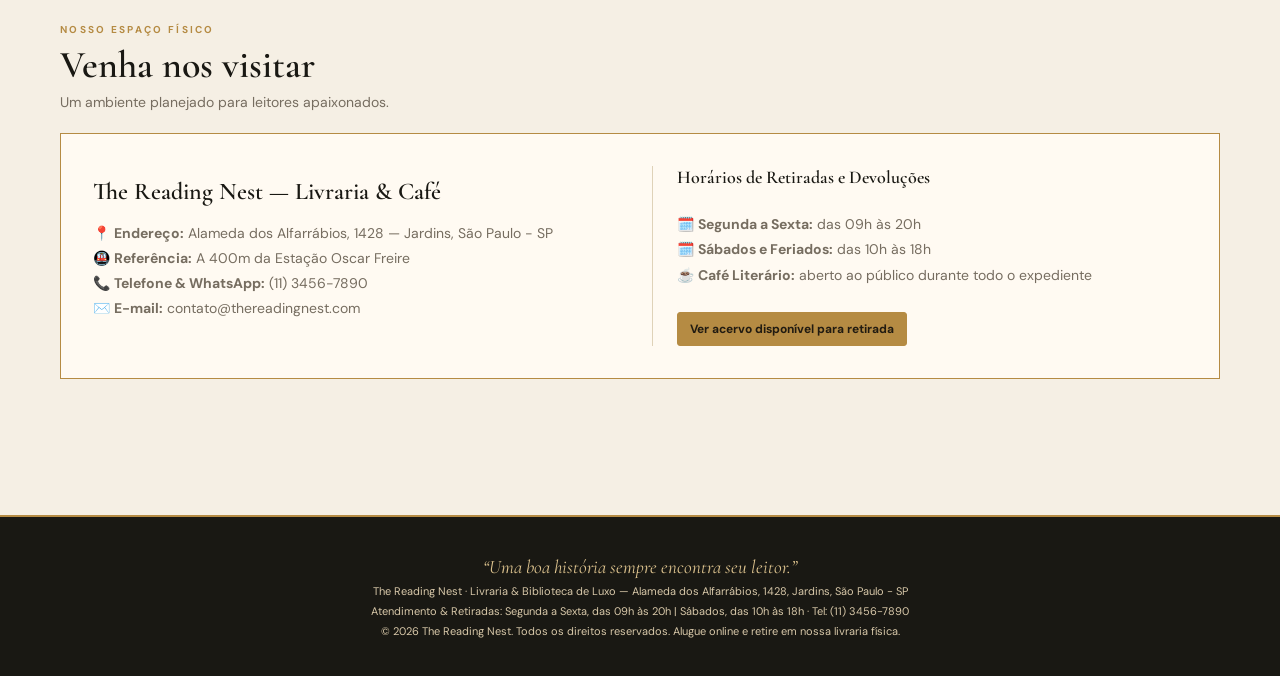
==== commit 88bb0459: "port pra celular" ====
--- a/index.html
+++ b/index.html
@@ -4,6 +4,7 @@
 <head>
   <meta charset="utf-8">
   <meta name="viewport" content="width=device-width,initial-scale=1">
+  <meta name="viewport" content="width=device-width, initial-scale=1.0">
   <meta name="theme-color" content="#171612">
   <meta name="description" content="The Reading Nest — Biblioteca & Livraria de Luxo. Alugue online e retire em nossa livraria física.">
   <title>The Reading Nest | Biblioteca & Livraria de Luxo</title>
--- a/css/style.css
+++ b/css/style.css
@@ -1293,4 +1293,33 @@
     .stat-card strong {
         font-size: 28px
     }
-}+}
+
+@media (max-width: 768px) {
+    /* Empilha menus e cabeçalhos */
+    header, nav {
+        flex-direction: column;
+        gap: 10px;
+        text-align: center;
+    }
+
+    /* Faz grades de livros/cards ficarem em 1 coluna */
+    .grid-livros, .cards-container, .row {
+        grid-template-columns: 1fr;
+        flex-direction: column;
+    }
+
+    /* Permite rolar tabelas largas (como a de aluguéis no admin) para o lado */
+    table {
+        display: block;
+        overflow-x: auto;
+        white-space: nowrap;
+    }
+
+    /* Ajusta formulários de login/cadastro para preencher a tela */
+    .form-container, .card-login {
+        width: 95%;
+        margin: 15px auto;
+        padding: 15px;
+    }
+}
